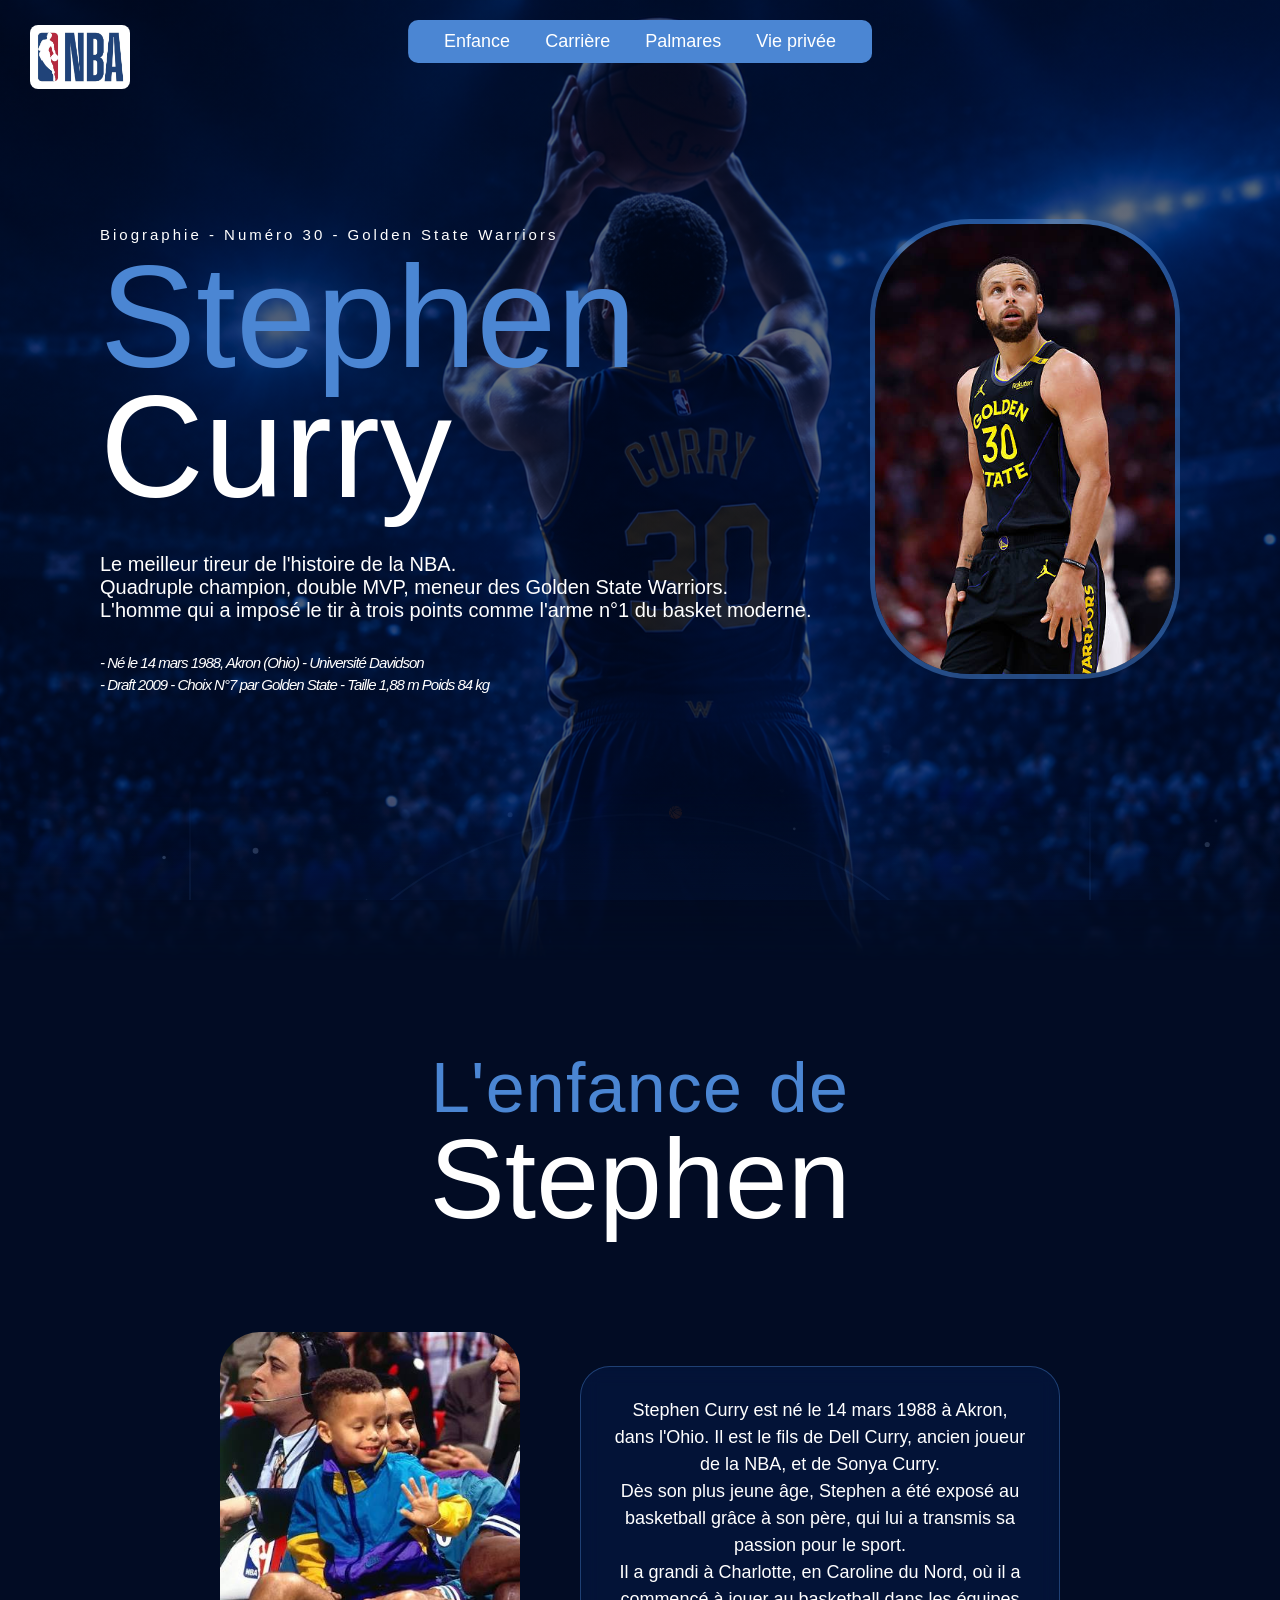
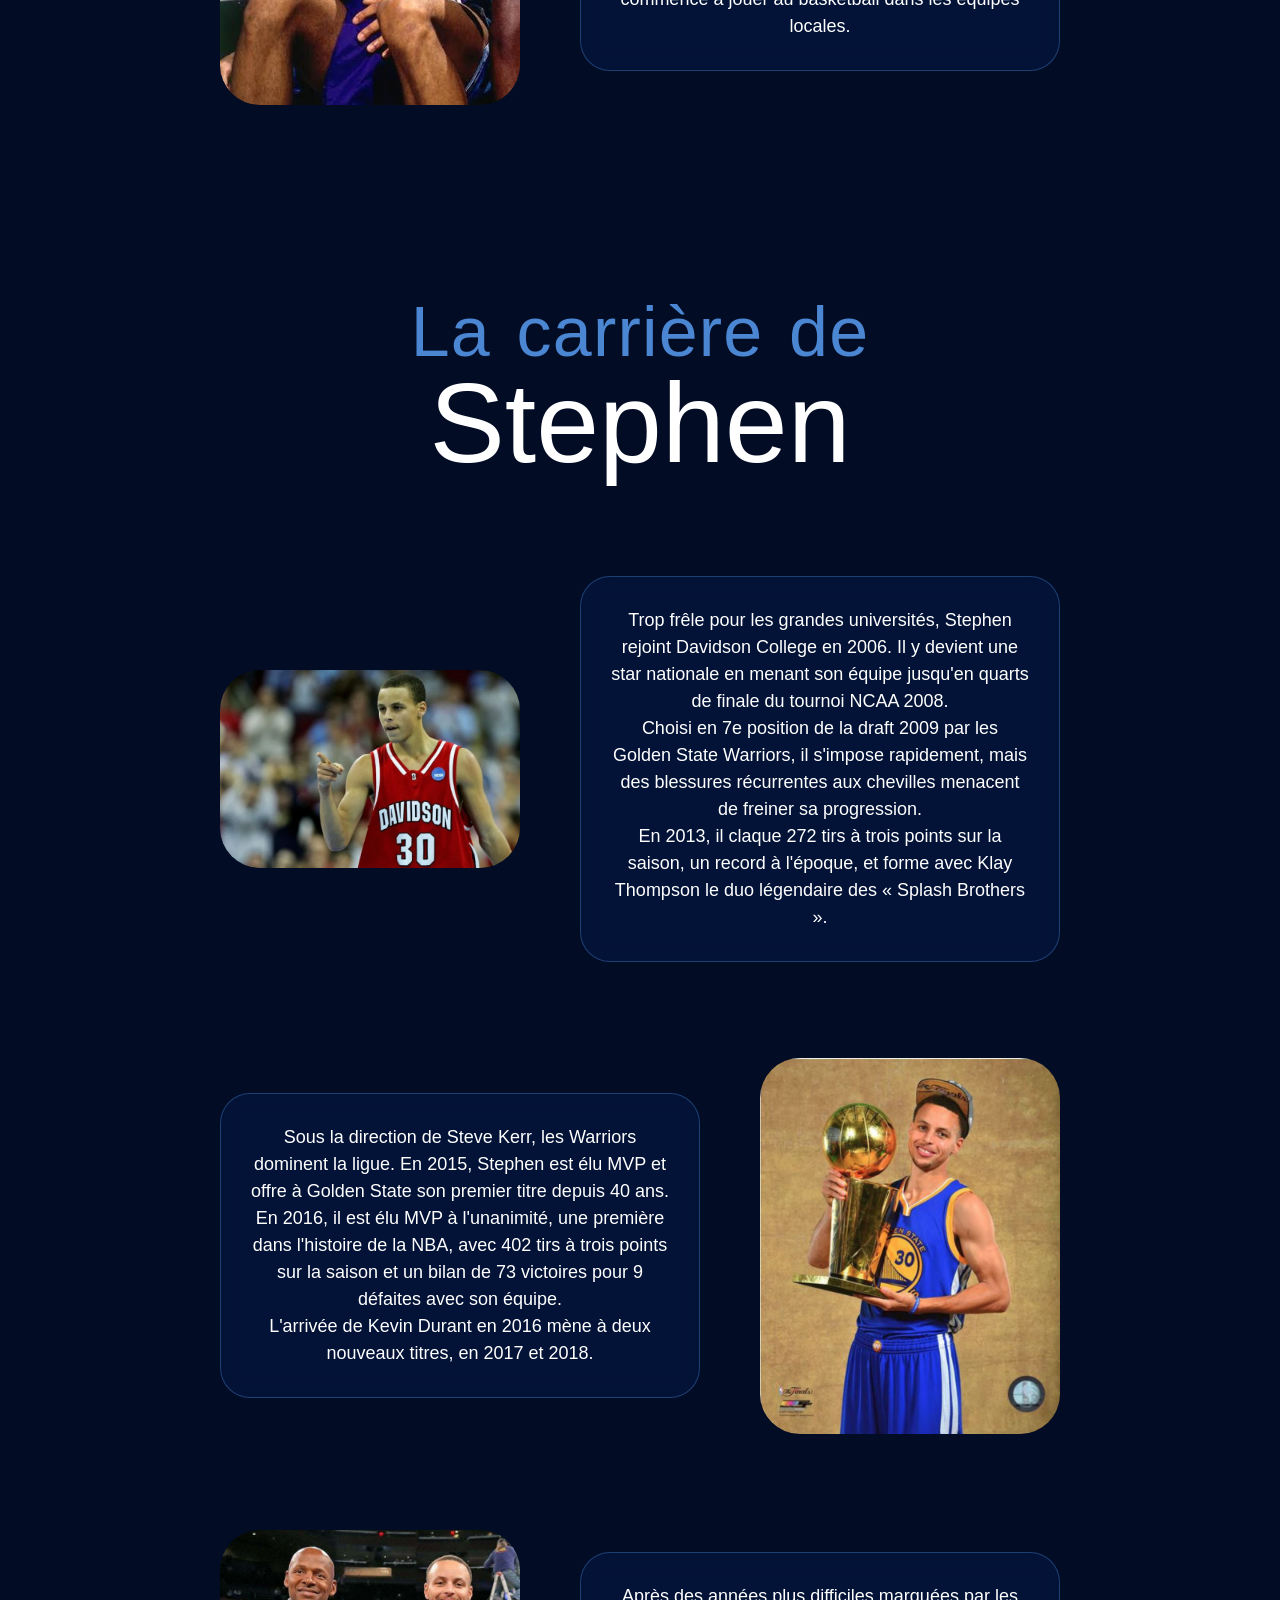
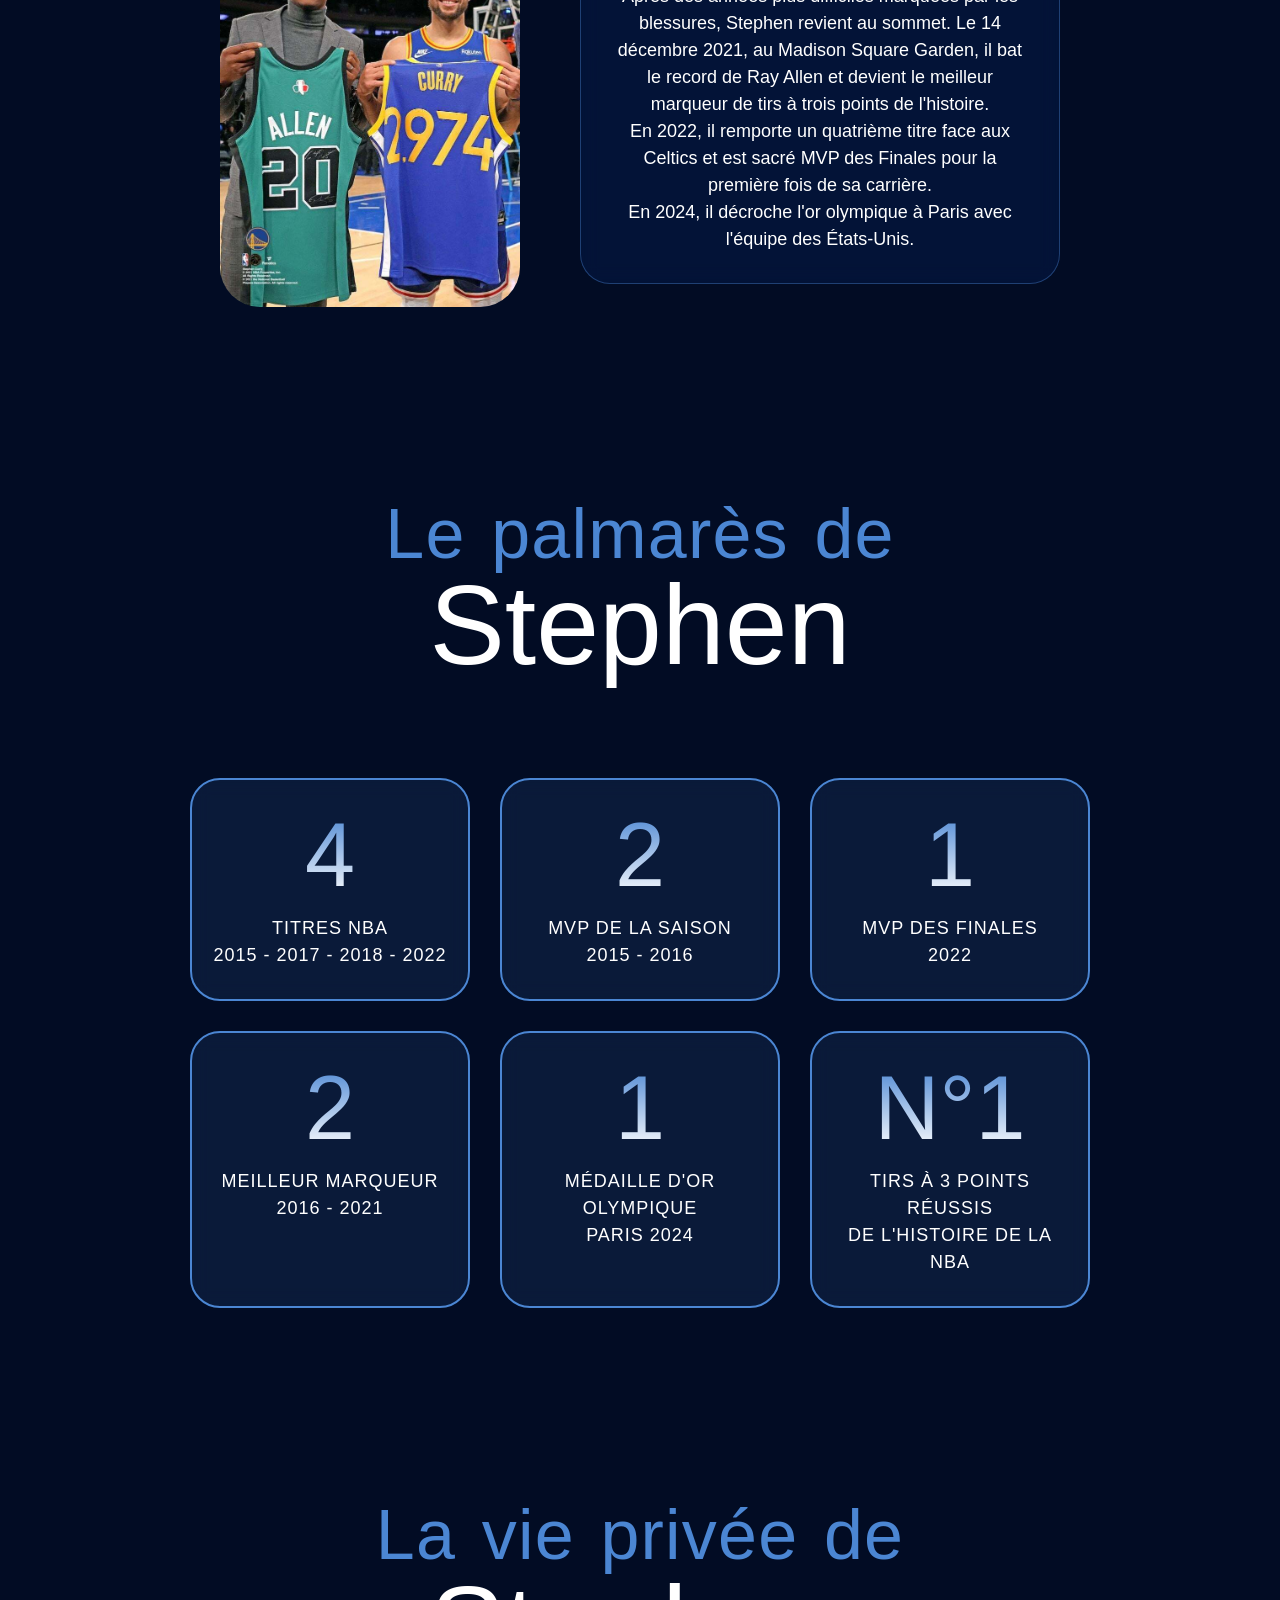
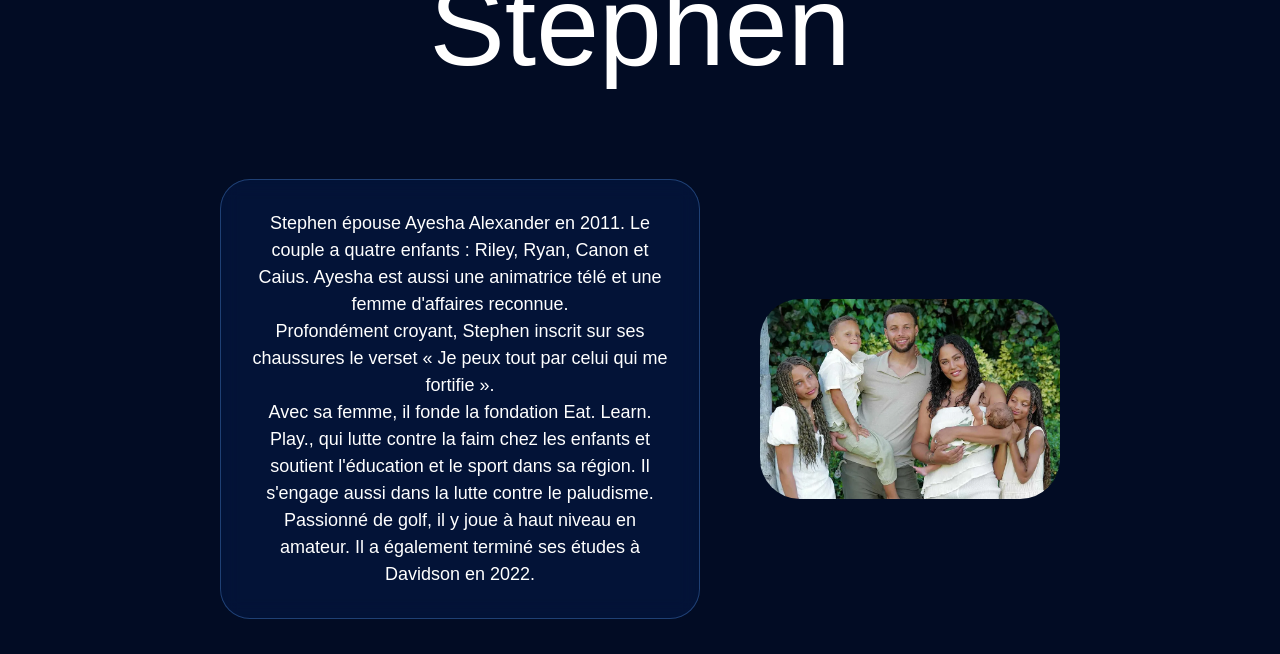
==== curry/index.html @ a7afcc29 "Add files via upload" ====
<!DOCTYPE html>
<html lang="fr">

<head>
    <meta charset="UTF-8">
    <meta name="viewport" content="width=device-width, initial-scale=1.0">
    <title>Stephen Curry</title>
    <link rel="stylesheet" href="style.css">
    <link rel="icon" type="image/png" href="images/ballon.png">
</head>

<body>
    <canvas id="fond"></canvas>
    <div class="halo"></div>

    <nav>
        <a href="#enfance">Enfance</a>
        <a href="#carriere">Carrière</a>
        <a href="#palmares">Palmares</a>
        <a href="#vie">Vie privée</a>
    </nav>

    <header id="haut">
        <div class="header-bg"></div>

        <img src="images/nba_logo.jpg" alt="Logo NBA" class="logo">

        <div class="header-contenu">
            <div class="header-texte">
                <p class="surtitre">
                    Biographie - Numéro 30 - Golden State Warriors
                </p>

                <h1>
                    <span class="prenom">Stephen</span><br>
                    <span class="nom">Curry</span>
                </h1>
                <p>
                    Le meilleur tireur de l'histoire de la NBA.<br>
                    Quadruple champion, double MVP, meneur des Golden State Warriors.<br>
                    L'homme qui a imposé le tir à trois points comme l'arme n°1 du basket moderne.
                </p>

                <p class="info"> <i>- Né le 14 mars 1988, Akron (Ohio) - Université Davidson<br>
                        - Draft 2009 - Choix N°7 par Golden State - Taille 1,88 m Poids 84 kg </i>
                </p>
            </div>

            <img src="images/profil_steph.png" alt="Stephen Curry" class="profil">
        </div>

    </header>

    <main>
        <section id="enfance">
            <h2>
                <span class="enfance-de">L'enfance de</span><br>
                <span class="prenom-h2">Stephen</span>
            </h2>

            <div class="contenu">
                <img src="images/perefils.jpg" alt="Stephen curry et son père" class="photo-steph-dell">

                <p class="paragraphe1">
                    Stephen Curry est né le 14 mars 1988 à Akron, dans l'Ohio. Il est le fils de Dell Curry, ancien
                    joueur
                    de la NBA, et de Sonya Curry.<br>
                    Dès son plus jeune âge, Stephen a été exposé au basketball grâce à son père, qui lui a transmis sa
                    passion pour le sport.<br>
                    Il a grandi à Charlotte, en Caroline du Nord, où il a commencé à jouer au basketball dans les
                    équipes
                    locales.
                </p>
            </div>
        </section>

        <section id="carriere" class="bloc">
            <h2>
                <span class="enfance-de">La carrière de</span><br>
                <span class="prenom-h2">Stephen</span>
            </h2>

            <div class="contenu">
                <img src="images/davidson.webp" alt="Stephen Curry à Davidson" class="photo-bloc">
                <p class="texte">
                    Trop frêle pour les grandes universités, Stephen rejoint Davidson College en 2006. Il y devient une
                    star nationale en menant son équipe jusqu'en quarts de finale du tournoi NCAA 2008.<br>
                    Choisi en 7e position de la draft 2009 par les Golden State Warriors, il s'impose rapidement, mais
                    des blessures récurrentes aux chevilles menacent de freiner sa progression.<br>
                    En 2013, il claque 272 tirs à trois points sur la saison, un record à l'époque, et forme avec Klay
                    Thompson le duo légendaire des « Splash Brothers ».
                </p>
            </div>

            <div class="contenu inverse">
                <img src="images/champ2015.avif" alt="Stephen Curry champion NBA 2015" class="photo-bloc">
                <p class="texte">
                    Sous la direction de Steve Kerr, les Warriors dominent la ligue. En 2015, Stephen est élu MVP et
                    offre à Golden State son premier titre depuis 40 ans.<br>
                    En 2016, il est élu MVP à l'unanimité, une première dans l'histoire de la NBA, avec 402 tirs à trois
                    points sur la saison et un bilan de 73 victoires pour 9 défaites avec son équipe.<br>
                    L'arrivée de Kevin Durant en 2016 mène à deux nouveaux titres, en 2017 et 2018.
                </p>
            </div>

            <div class="contenu">
                <img src="images/record3pts.jpg" alt="Stephen Curry record de tirs à 3 points" class="photo-bloc">
                <p class="texte">
                    Après des années plus difficiles marquées par les blessures, Stephen revient au sommet. Le 14
                    décembre 2021, au Madison Square Garden, il bat le record de Ray Allen et devient le meilleur
                    marqueur de tirs à trois points de l'histoire.<br>
                    En 2022, il remporte un quatrième titre face aux Celtics et est sacré MVP des Finales pour la
                    première fois de sa carrière.<br>
                    En 2024, il décroche l'or olympique à Paris avec l'équipe des États-Unis.
                </p>
            </div>
        </section>

        <section id="palmares" class="bloc">
            <h2>
                <span class="enfance-de">Le palmarès de</span><br>
                <span class="prenom-h2">Stephen</span>
            </h2>

            <div class="palmares-grille">
                <div class="carte">
                    <span class="chiffre-carte">4</span>
                    <span class="label-carte">Titres NBA<br>2015 - 2017 - 2018 - 2022</span>
                </div>
                <div class="carte">
                    <span class="chiffre-carte">2</span>
                    <span class="label-carte">MVP de la saison<br>2015 - 2016</span>
                </div>
                <div class="carte">
                    <span class="chiffre-carte">1</span>
                    <span class="label-carte">MVP des Finales<br>2022</span>
                </div>
                <div class="carte">
                    <span class="chiffre-carte">2</span>
                    <span class="label-carte">Meilleur marqueur<br>2016 - 2021</span>
                </div>
                <div class="carte">
                    <span class="chiffre-carte">1</span>
                    <span class="label-carte">Médaille d'or olympique<br>Paris 2024</span>
                </div>
                <div class="carte">
                    <span class="chiffre-carte">N°1</span>
                    <span class="label-carte">Tirs à 3 points réussis<br>de l'histoire de la NBA</span>
                </div>
            </div>
        </section>

        <section id="vie" class="bloc">
            <h2>
                <span class="enfance-de">La vie privée de</span><br>
                <span class="prenom-h2">Stephen</span>
            </h2>

            <div class="contenu inverse">
                <img src="images/family.webp" alt="Stephen Curry et sa famille" class="photo-bloc">
                <p class="texte">
                    Stephen épouse Ayesha Alexander en 2011. Le couple a quatre enfants : Riley, Ryan, Canon et Caius.
                    Ayesha est aussi une animatrice télé et une femme d'affaires reconnue.<br>
                    Profondément croyant, Stephen inscrit sur ses chaussures le verset « Je peux tout par celui qui me
                    fortifie ».<br>
                    Avec sa femme, il fonde la fondation Eat. Learn. Play., qui lutte contre la faim chez les enfants et
                    soutient l'éducation et le sport dans sa région. Il s'engage aussi dans la lutte contre le
                    paludisme.<br>
                    Passionné de golf, il y joue à haut niveau en amateur. Il a également terminé ses études à Davidson
                    en 2022.
                </p>
            </div>
        </section>
    </main>

    <script src="script.js"></script>
</body>

</html>
---- curry/style.css ----
body {
  font-family: Impact, Arial, sans-serif;
  margin: 0;
  padding: 0;
  background-color: #020c24;
  overflow-x: hidden;
}

#fond {
  position: fixed;
  top: 0;
  left: 0;
  width: 100%;
  height: 100%;
  z-index: 0;
  background: radial-gradient(circle at 50% 0%, #0d3478, #041b4a 50%, #020c24);
}

.halo {
  position: fixed;
  top: 0;
  left: 0;
  width: 100%;
  height: 100%;
  z-index: 1;
  pointer-events: none;
}

header,
main {
  position: relative;
  z-index: 2;
}

header {
  text-align: left;
  color: white;
  min-height: 100vh;
  padding: 40px 100px 18vh;
  box-sizing: border-box;
  position: relative;
  overflow: hidden;
  -webkit-mask-image: linear-gradient(black 82%, transparent);
  mask-image: linear-gradient(black 82%, transparent);
}

.header-bg {
  position: absolute;
  top: 0;
  left: 0;
  width: 100%;
  height: 100%;
  z-index: -1;
  background-color: #041b4a;
  background-image: linear-gradient(rgba(0, 10, 30, 0.6), rgba(0, 10, 30, 0.6)), url('images/background_steph.png');
  background-size: cover;
  background-position: center top;
  background-repeat: no-repeat;
}

header .logo {
  width: 100px;
  border-radius: 8px;
  position: absolute;
  top: 25px;
  left: 30px;
}

nav {
  position: fixed;
  top: 20px;
  left: 50%;
  transform: translateX(-50%);
  z-index: 10;
  background-color: #4b86d3;
  padding: 10px 20px;
  text-align: center;
  font-family: Impact, Arial, sans-serif;
  font-size: 18px;
  border-radius: 10px;
  border: 1px solid transparent;
  white-space: nowrap;
  transition: 0.4s;
}

nav.scrolle {
  background-color: rgba(4, 27, 74, 0.8);
  border-color: #4b86d3;
  backdrop-filter: blur(10px);
}

nav a {
  color: white;
  text-decoration: none;
  margin: 0 15px;
}

nav a:hover {
  text-decoration: underline;
}

.header-contenu {
  display: flex;
  align-items: center;
  justify-content: space-between;
  gap: 40px;
  max-width: 1300px;
  min-height: calc(100vh - 40px - 18vh);
  margin: 0 auto;
  padding-top: 60px;
}

.surtitre {
  font-size: 15px;
  color: white;
  margin-bottom: 0px;
  letter-spacing: 3px;
}

header h1 {
  font-size: 9rem;
  font-family: impact, Arial, sans-serif;
  font-weight: normal;
  line-height: 0.9;
  margin-bottom: 10px;
  margin-top: 10px;
}

.prenom {
  color: #4b86d3;
}

header p {
  font-size: 20px;
  font-family: Arial, sans-serif;
  margin-top: 40px;
}

.info {
  font-size: 15px;
  color: white;
  margin-top: 30px;
  letter-spacing: -1px;
  line-height: 1.5;
}

.profil {
  width: 300px;
  max-width: 100%;
  height: auto;
  border-radius: 100px;
  border: 5px solid rgba(75, 134, 211, 0.5);
}

.defiler {
  position: absolute;
  left: 50%;
  bottom: 16vh;
  transform: translateX(-50%);
  color: white;
  text-decoration: none;
  font-size: 13px;
  letter-spacing: 3px;
  text-transform: uppercase;
  text-align: center;
  opacity: 0.7;
}

.defiler span {
  display: block;
  width: 22px;
  height: 36px;
  margin: 0 auto 8px;
  border: 2px solid white;
  border-radius: 12px;
}

main {
  padding: 15px 100px;
  margin: 20px auto;
  max-width: 1100px;
  box-sizing: border-box;
}

h2 {
  font-size: 70px;
  font-weight: normal;
  margin-bottom: 20px;
  color: #4b86d3;
  text-align: center;
  line-height: 1;
}

.prenom-h2 {
  color: white;
  font-size: 113px;
}

.enfance-de {
  color: #4b86d3;
  letter-spacing: 1.2px;
  word-spacing: 5px;
}

/*Sections suivantes*/

.bloc {
  margin-top: 12rem;
}

.contenu {
  display: flex;
  align-items: center;
  justify-content: center;
  gap: 60px;
  margin-top: 6rem;
}

.contenu.inverse {
  flex-direction: row-reverse;
}

.photo-steph-dell,
.photo-bloc {
  width: 300px;
  max-width: 100%;
  height: auto;
  border-radius: 40px;
  transition: 0.4s;
}

.photo-steph-dell:hover,
.photo-bloc:hover {
  transform: scale(1.04);
  box-shadow: 0 0 0 4px #4b86d3;
}

.paragraphe1,
.texte {
  text-align: center;
  font-family: Impact, Arial, sans-serif;
  color: white;
  font-size: 18px;
  width: 30rem;
  max-width: 100%;
  line-height: 1.5;
  margin: 0;
  padding: 30px;
  box-sizing: border-box;
  background-color: rgba(4, 27, 74, 0.5);
  border: 1px solid rgba(75, 134, 211, 0.4);
  border-radius: 30px;
  backdrop-filter: blur(10px);
}

/* Palmarès */

.palmares-grille {
  display: grid;
  grid-template-columns: repeat(3, 1fr);
  gap: 30px;
  margin-top: 6rem;
}

.carte {
  background-color: rgba(75, 134, 211, 0.12);
  border: 2px solid #4b86d3;
  border-radius: 30px;
  padding: 30px 20px;
  text-align: center;
  backdrop-filter: blur(10px);
  transition: transform 0.2s;
}

.chiffre-carte {
  display: block;
  font-family: Impact, Arial, sans-serif;
  font-size: 90px;
  line-height: 1;
  background: linear-gradient(to bottom, #4b86d3, #ffffff);
  -webkit-background-clip: text;
  background-clip: text;
  color: transparent;
  -webkit-text-fill-color: transparent;
}

.label-carte {
  display: block;
  margin-top: 15px;
  font-family: Impact, Arial, sans-serif;
  font-size: 18px;
  letter-spacing: 1px;
  line-height: 1.5;
  color: white;
  text-transform: uppercase;
}

/* Animation d'apparition */

.reveal {
  opacity: 0;
  transform: translateY(50px);
  transition: opacity 0.9s, transform 0.9s;
}

.reveal.visible {
  opacity: 1;
  transform: none;
}

/* Tablette et téléphone */

@media (max-width: 1000px) {
  header {
    padding: 40px 30px 18vh;
  }

  header h1 {
    font-size: 6rem;
  }

  .header-contenu {
    flex-direction: column-reverse;
    justify-content: center;
    padding-top: 110px;
  }

  .profil {
    width: 200px;
  }

  main {
    padding: 15px 24px;
  }

  .contenu,
  .contenu.inverse {
    flex-direction: column;
    gap: 30px;
  }

  .palmares-grille {
    grid-template-columns: repeat(2, 1fr);
  }
}

@media (max-width: 600px) {
  header .logo {
    width: 70px;
    top: 80px;
  }

  nav {
    font-size: 15px;
    padding: 8px 10px;
  }

  nav a {
    margin: 0 6px;
  }

  header h1 {
    font-size: 4.2rem;
  }

  h2 {
    font-size: 42px;
  }

  .prenom-h2 {
    font-size: 70px;
  }

  .palmares-grille {
    grid-template-columns: 1fr;
  }
}
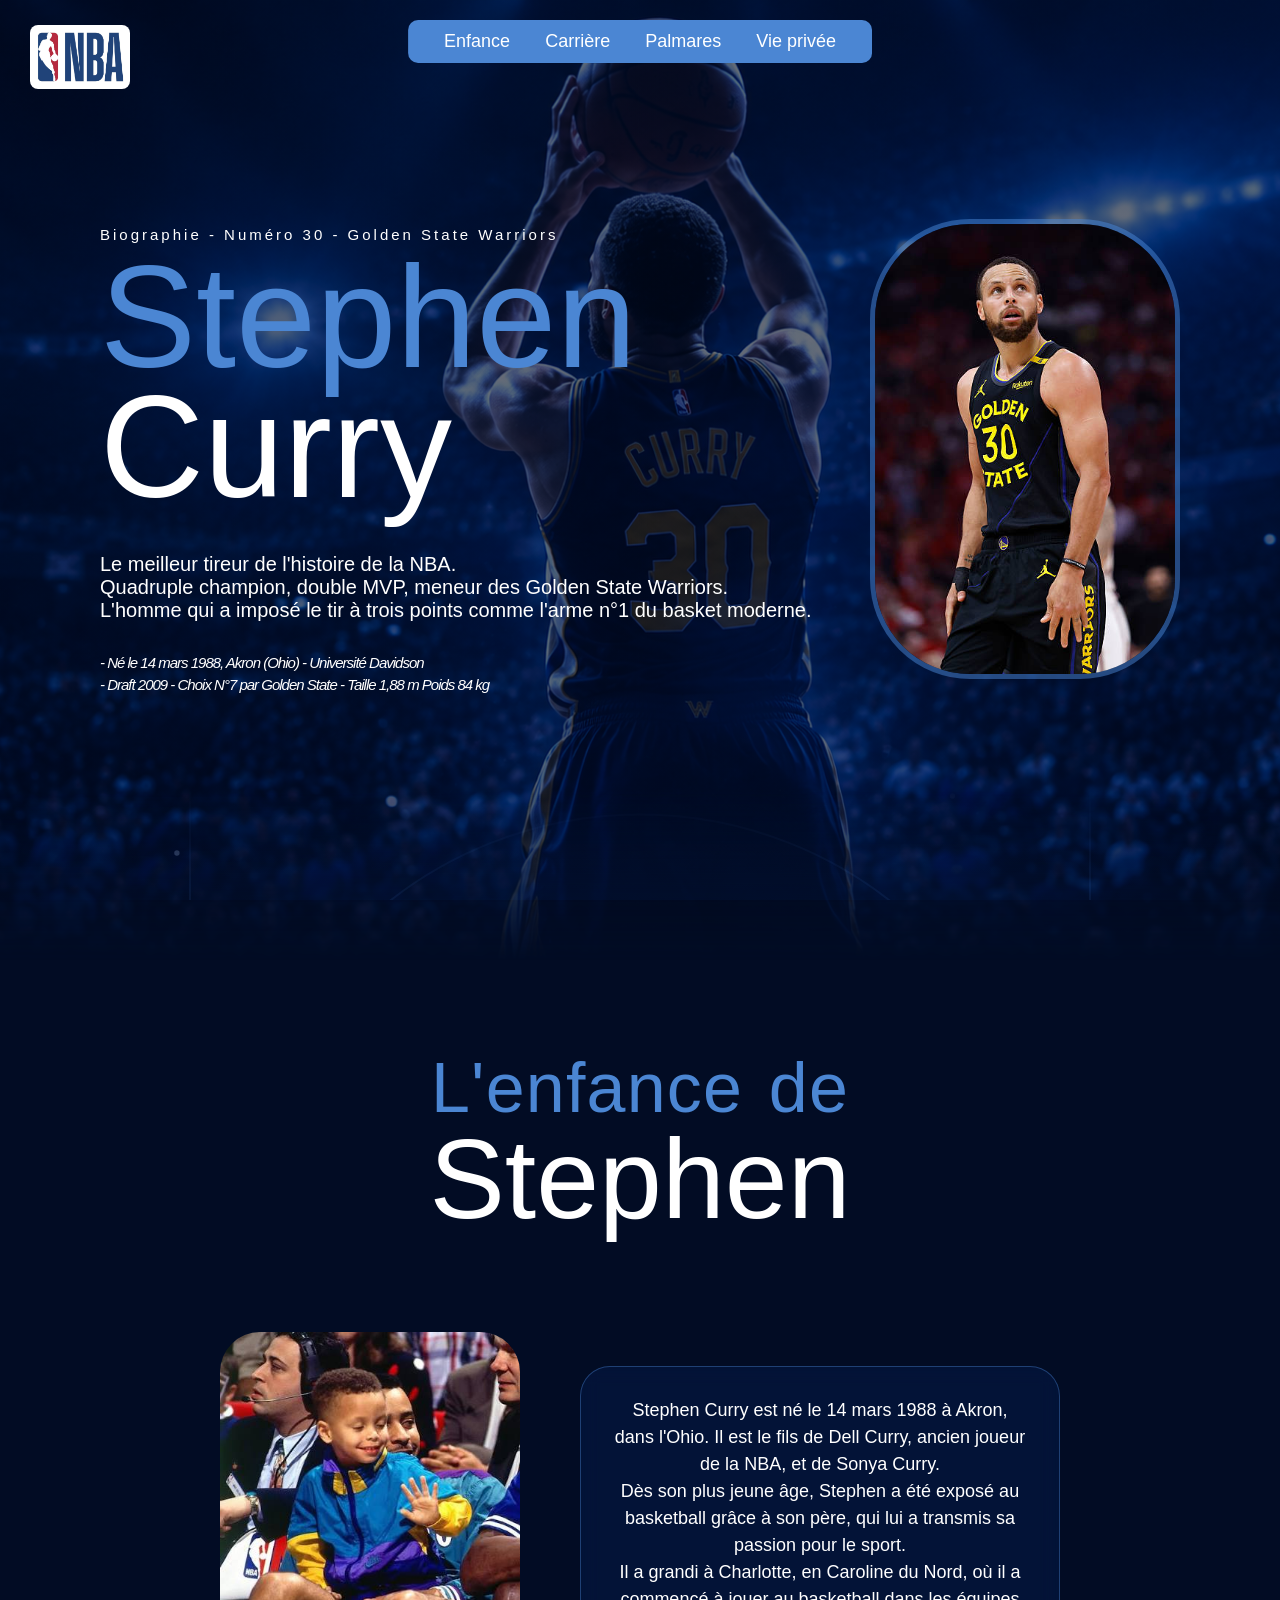
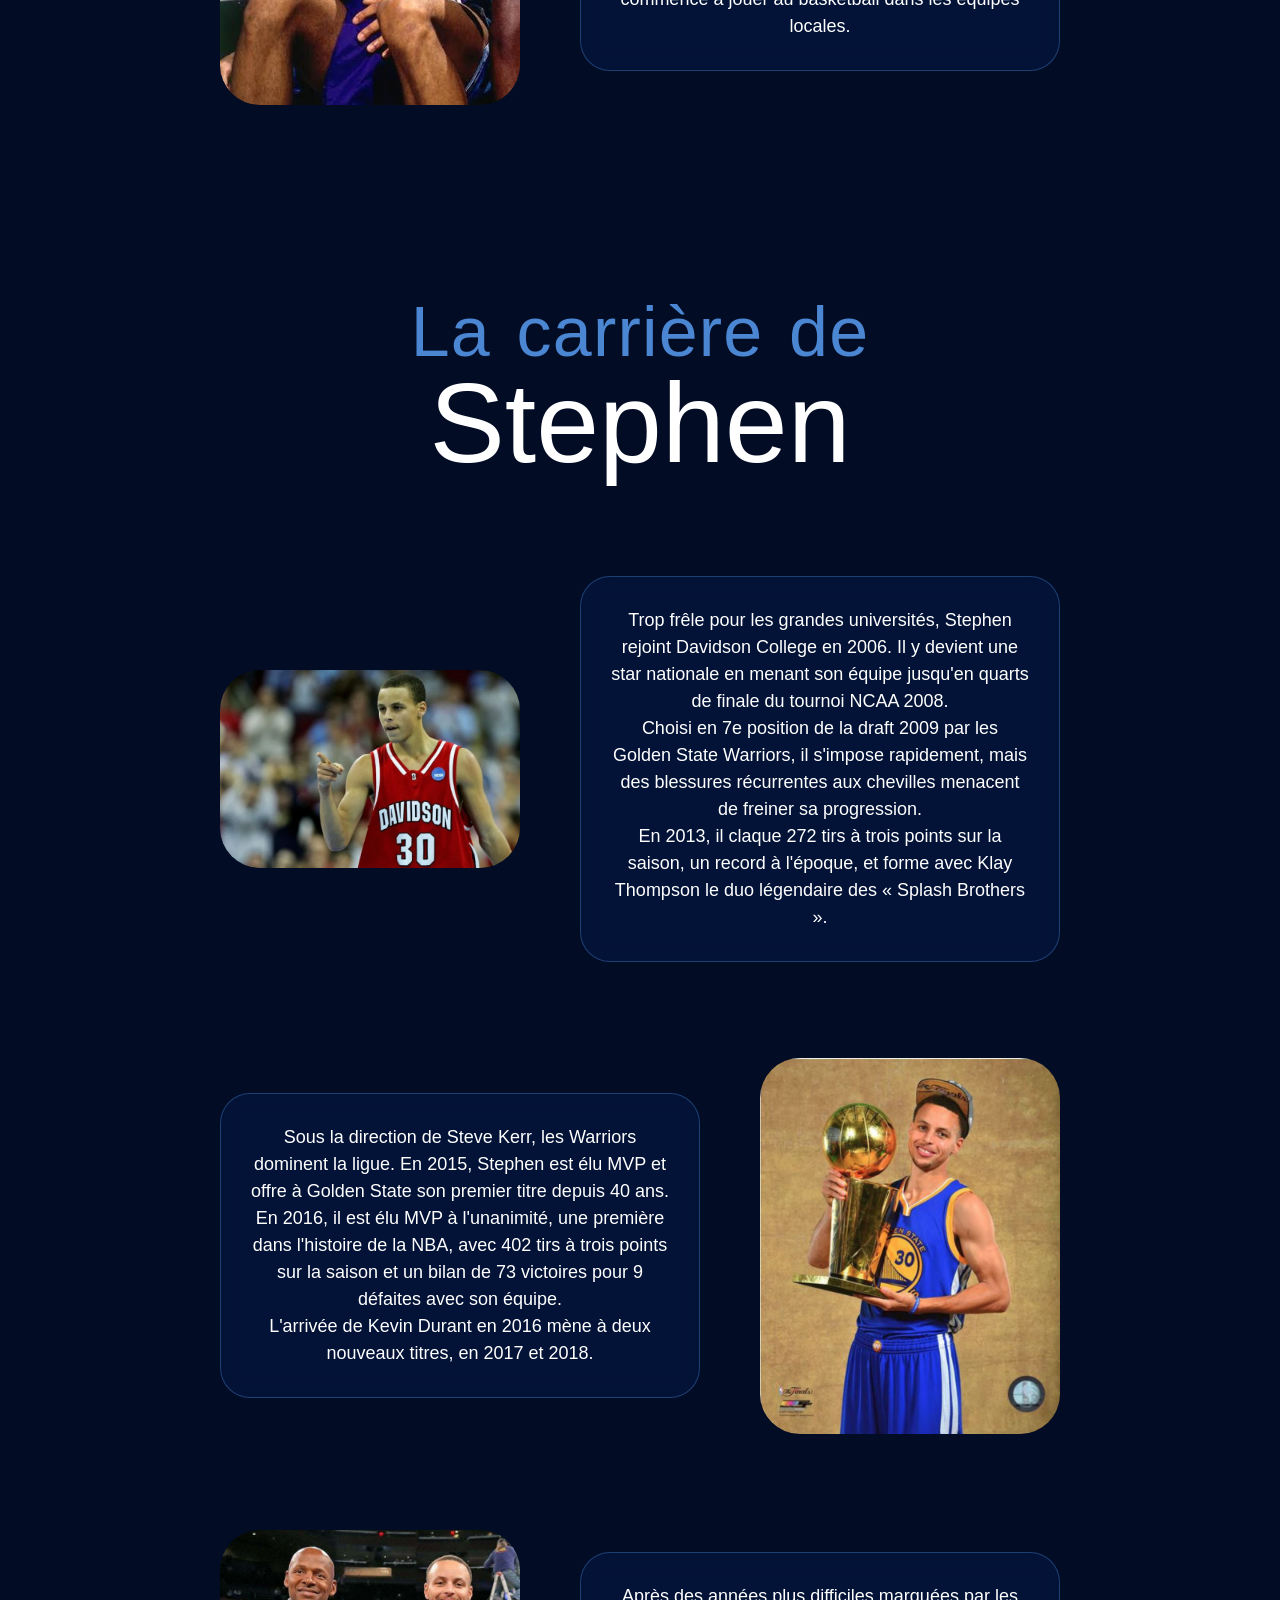
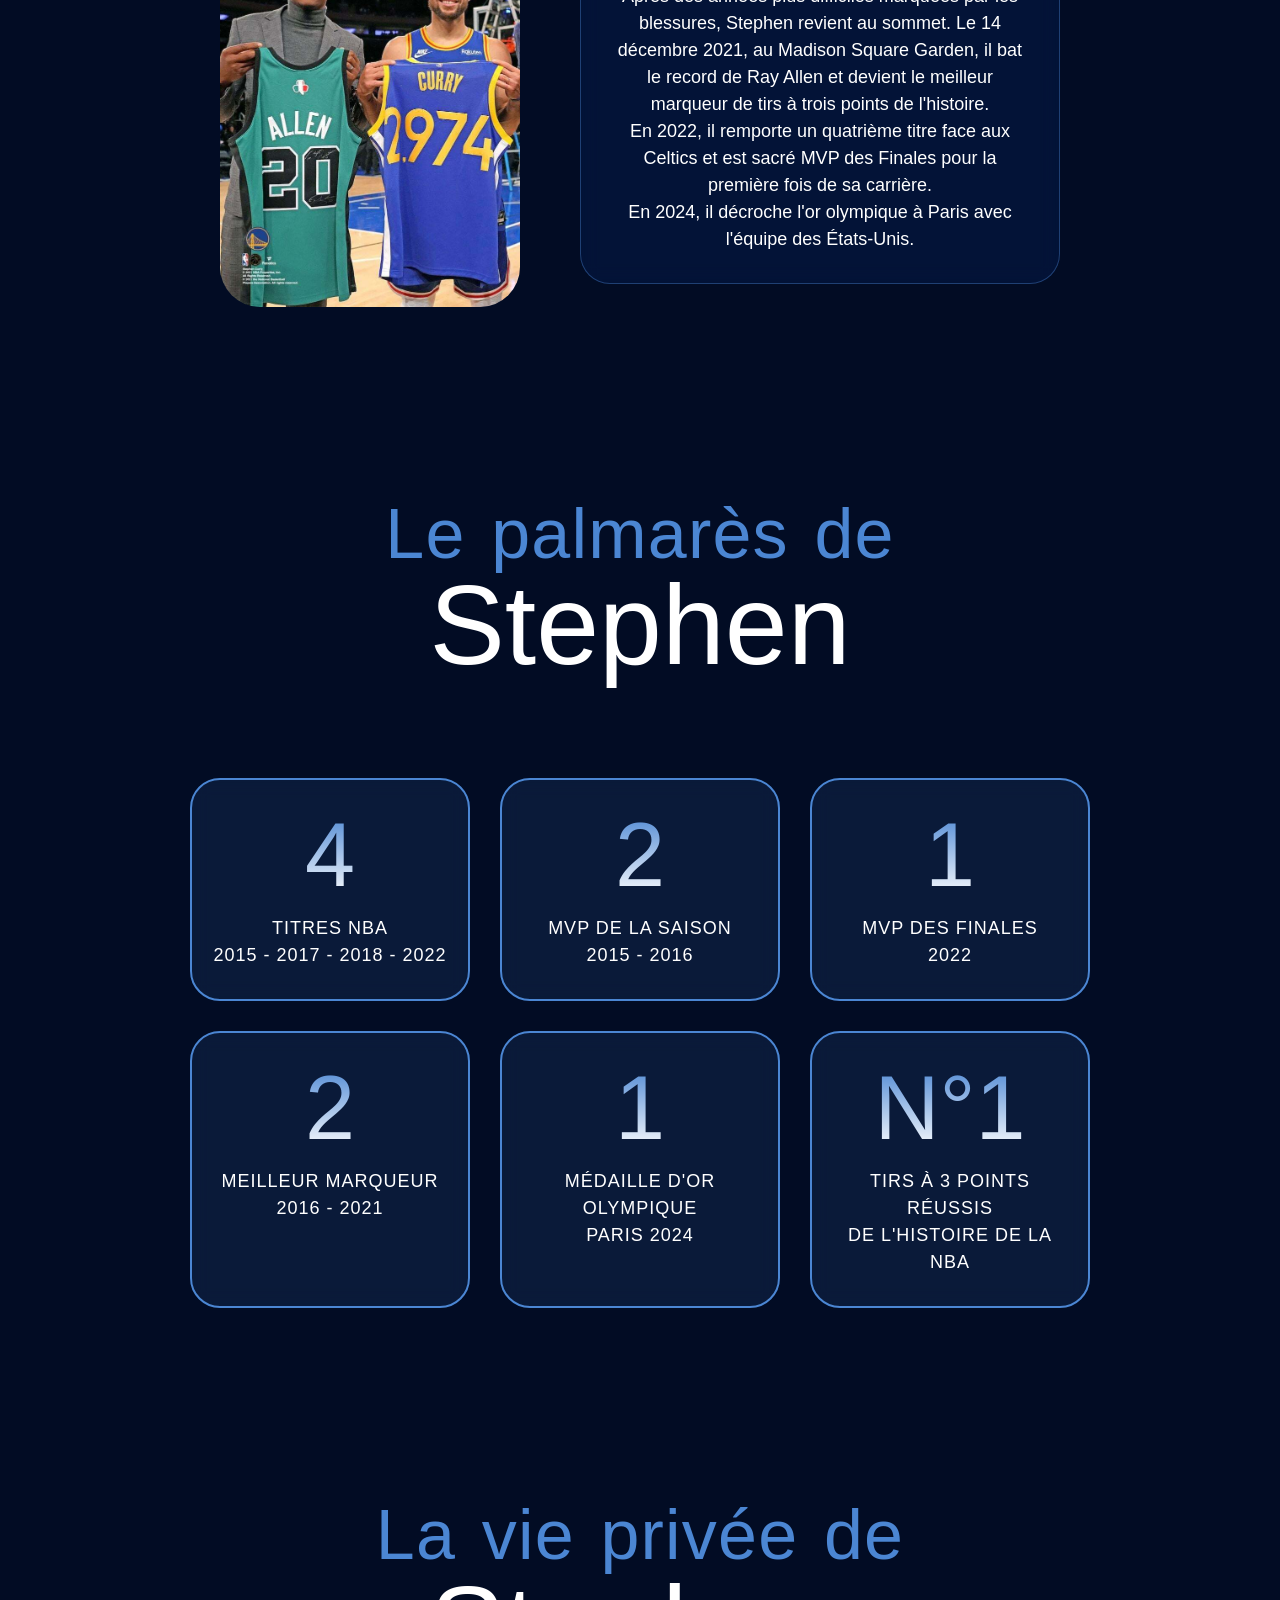
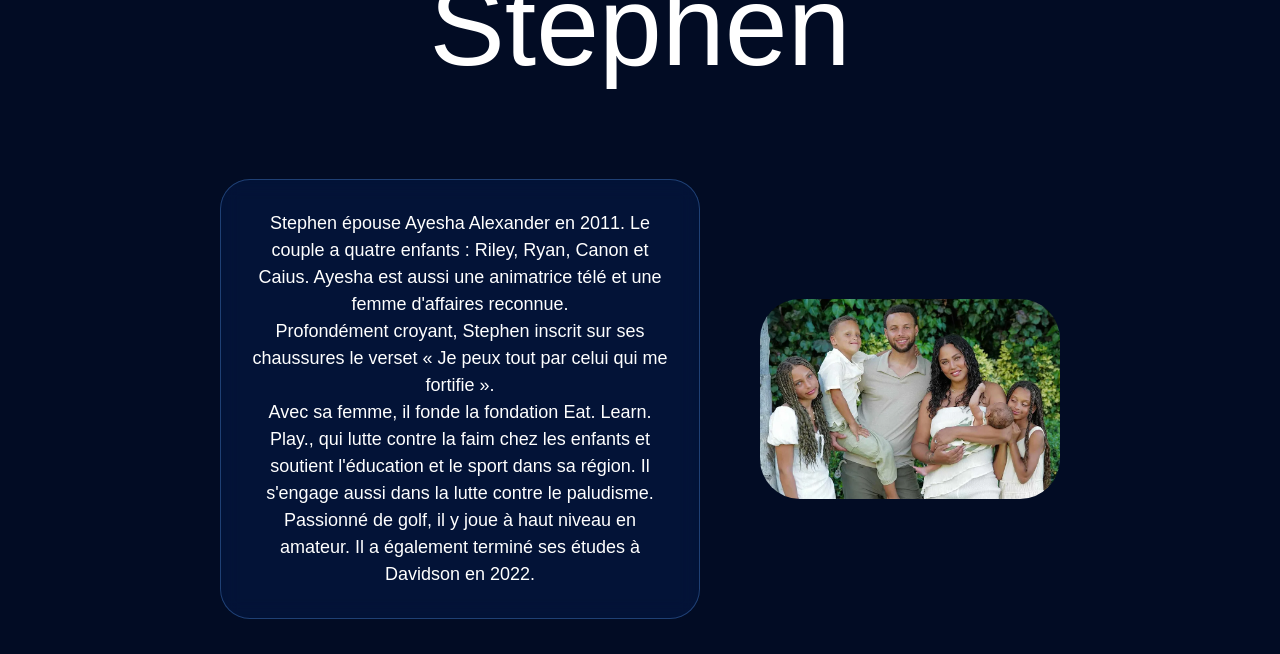
==== commit fbe2e0da: "Enhance HTML structure and add format detection meta tag Added meta tag for format detection and imp" ====
--- a/curry/index.html
+++ b/curry/index.html
@@ -4,6 +4,7 @@
 <head>
     <meta charset="UTF-8">
     <meta name="viewport" content="width=device-width, initial-scale=1.0">
+    <meta name="format-detection" content="telephone=no">
     <title>Stephen Curry</title>
     <link rel="stylesheet" href="style.css">
     <link rel="icon" type="image/png" href="images/ballon.png">
@@ -176,4 +177,4 @@
     <script src="script.js"></script>
 </body>
 
-</html>+</html>
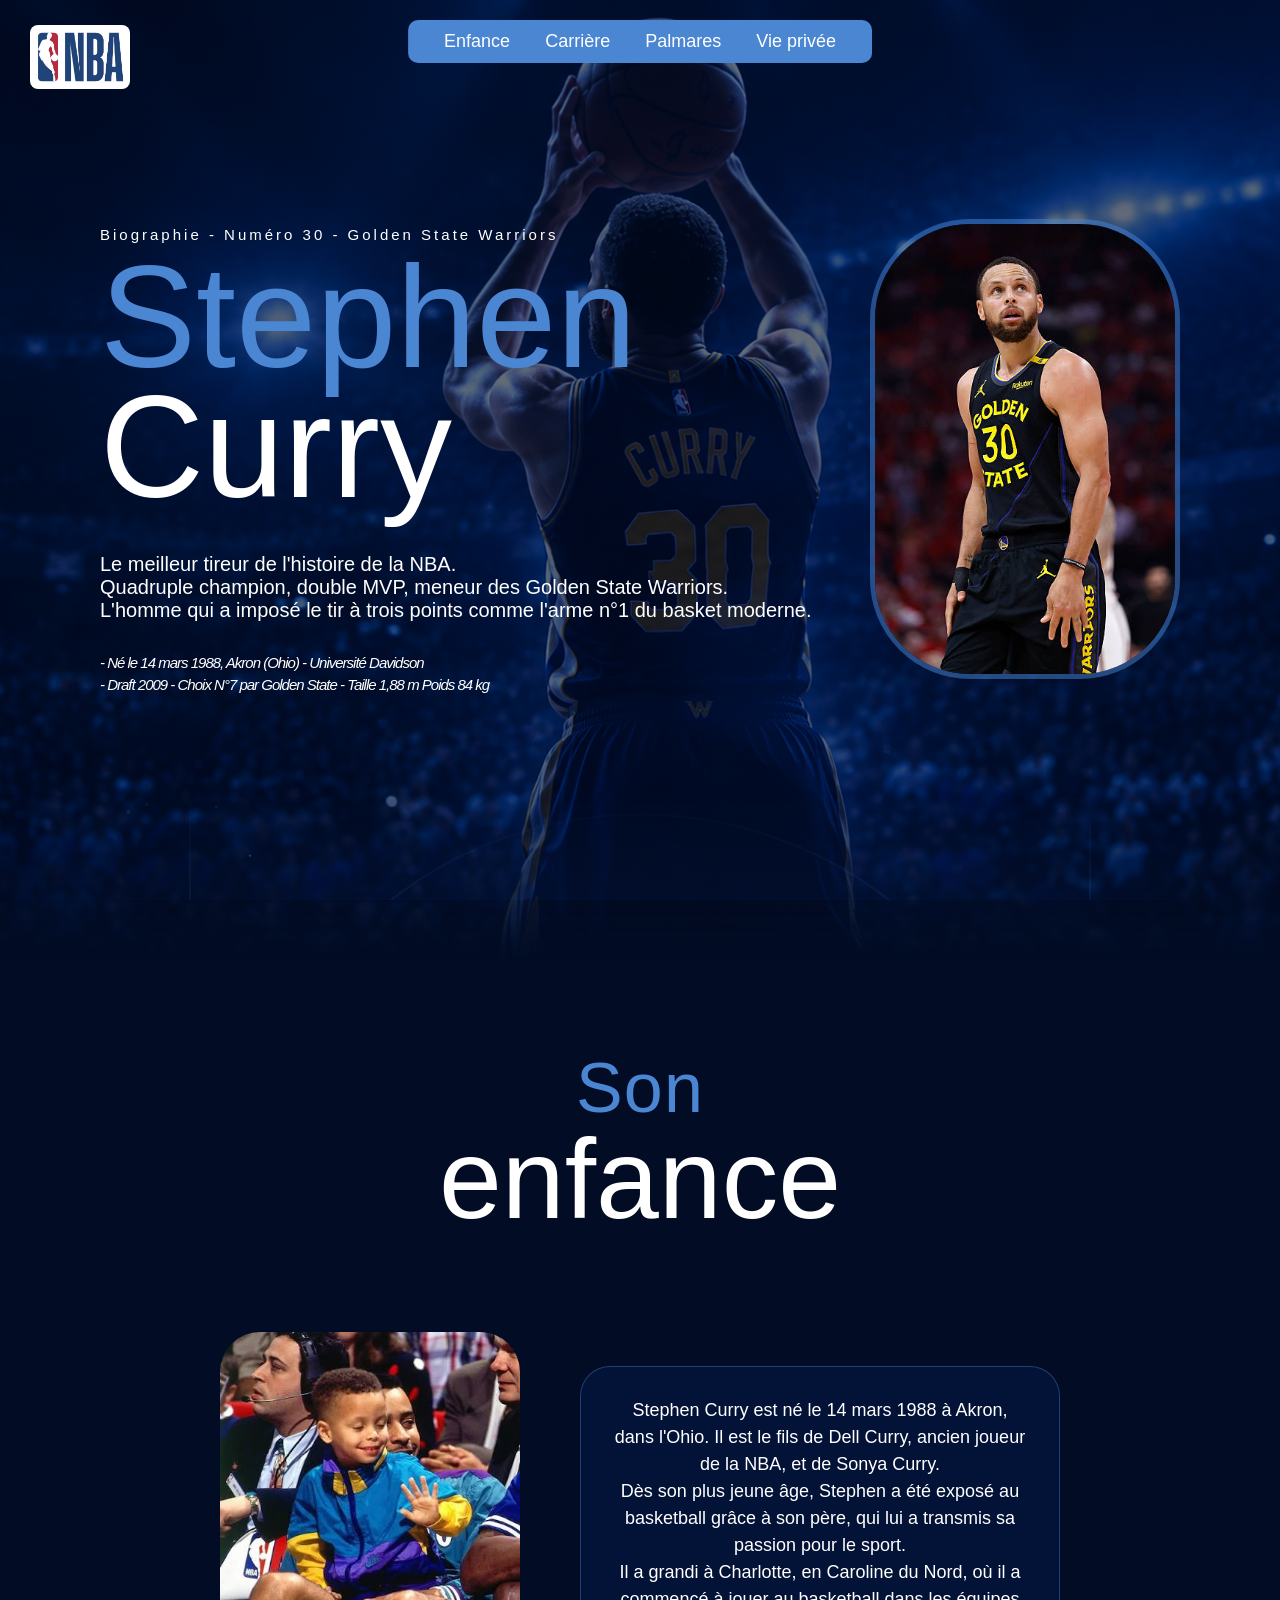
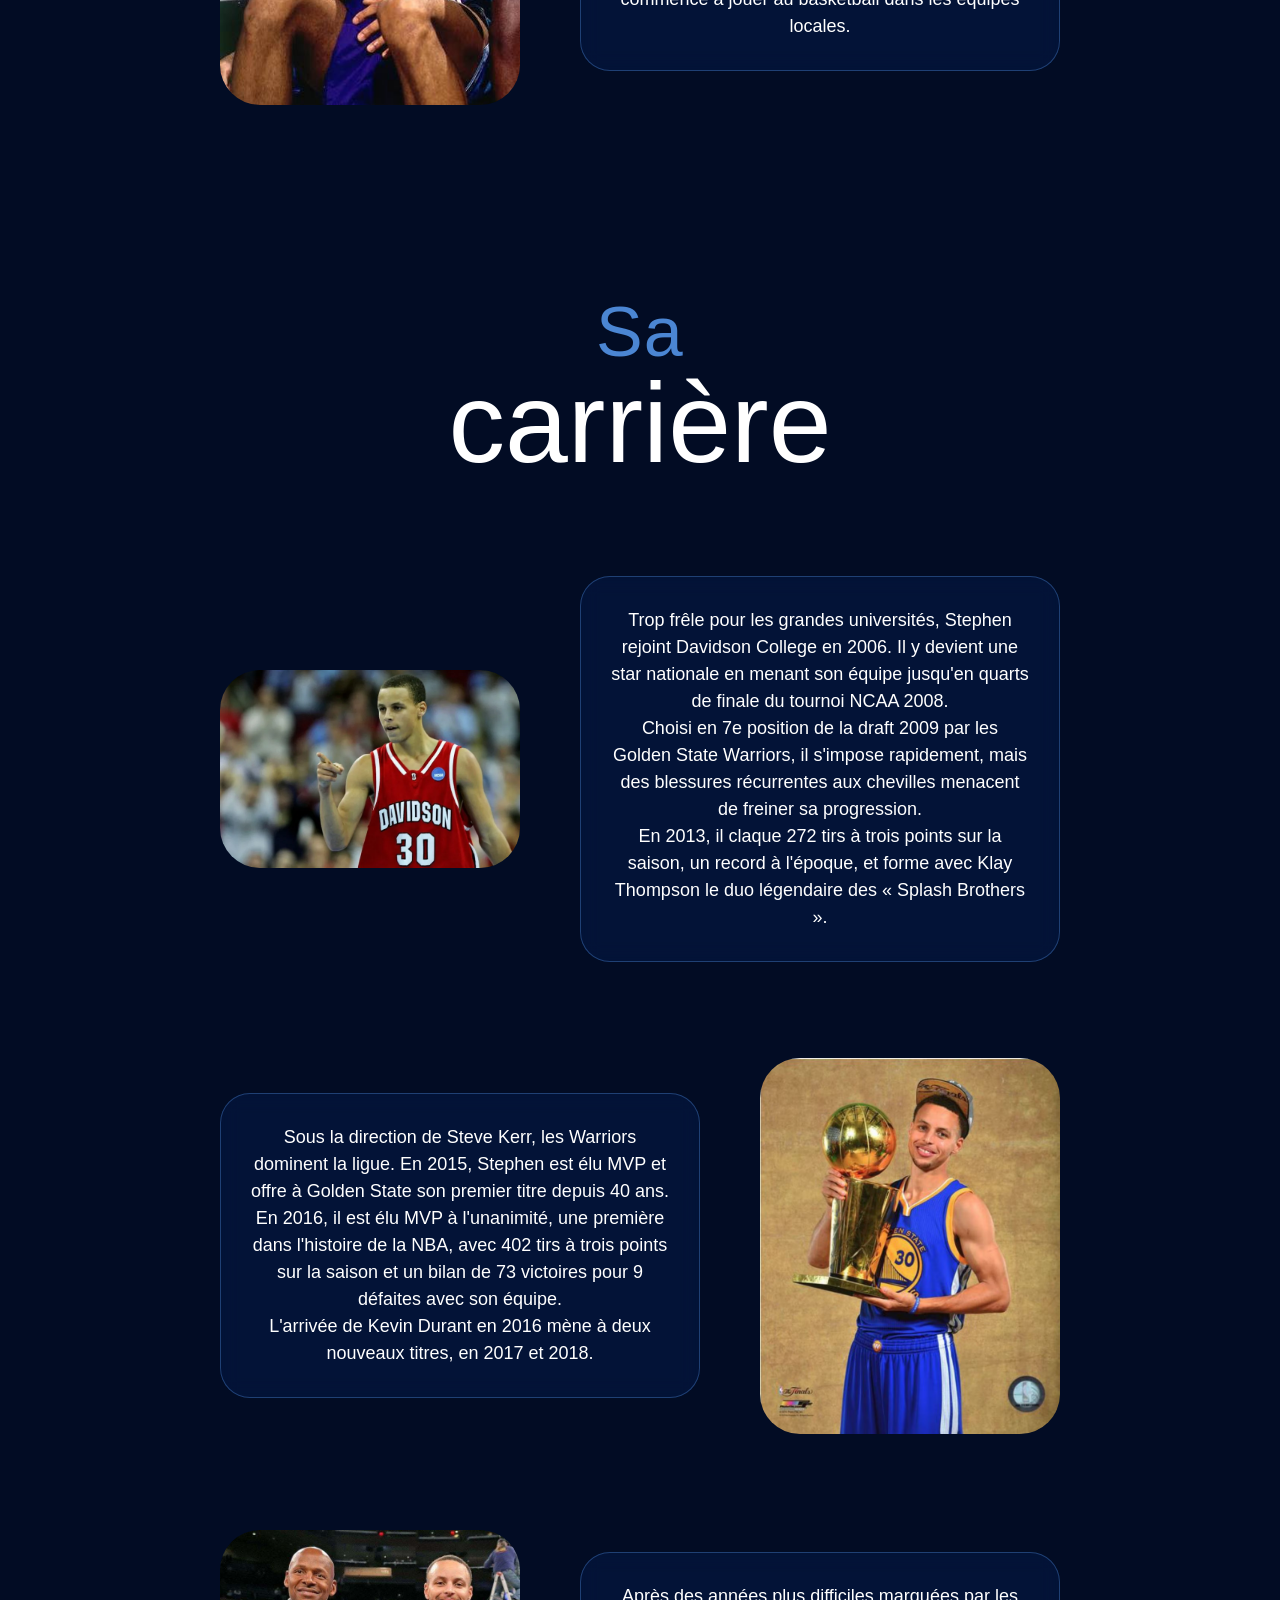
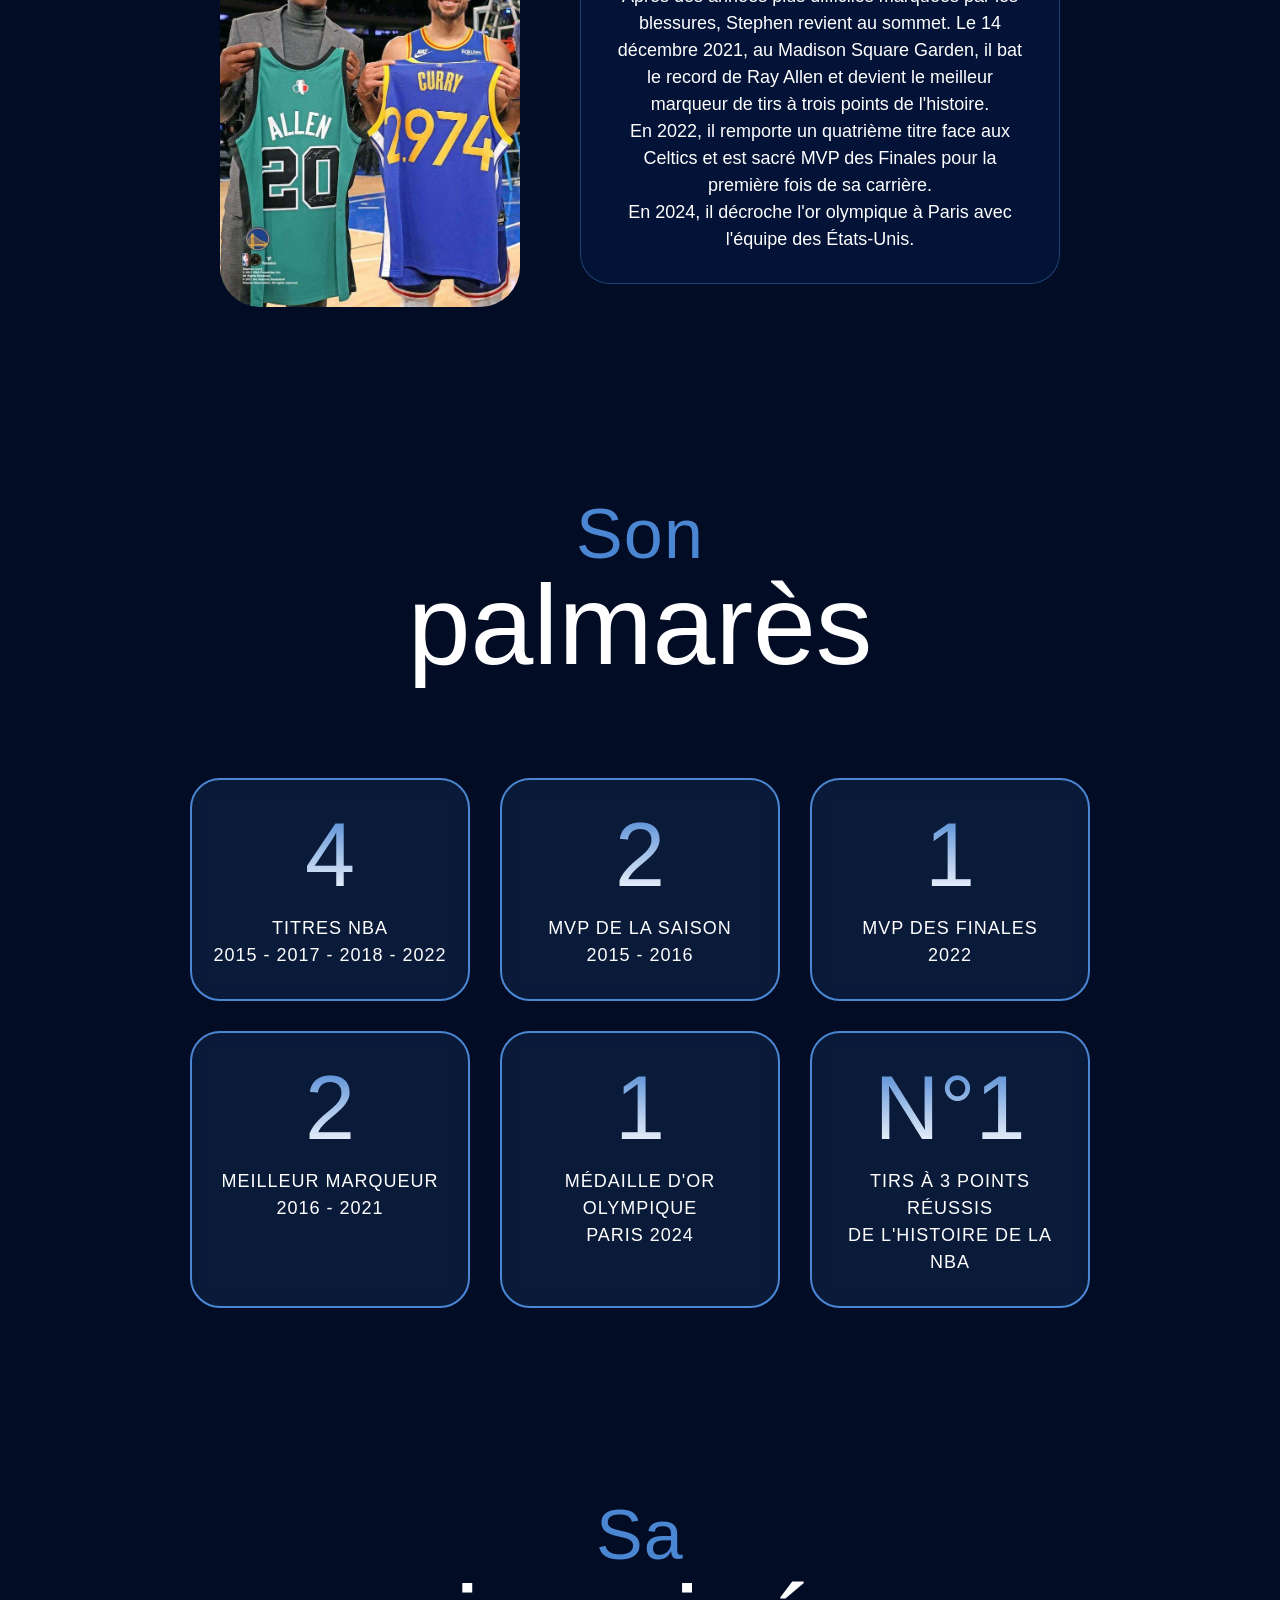
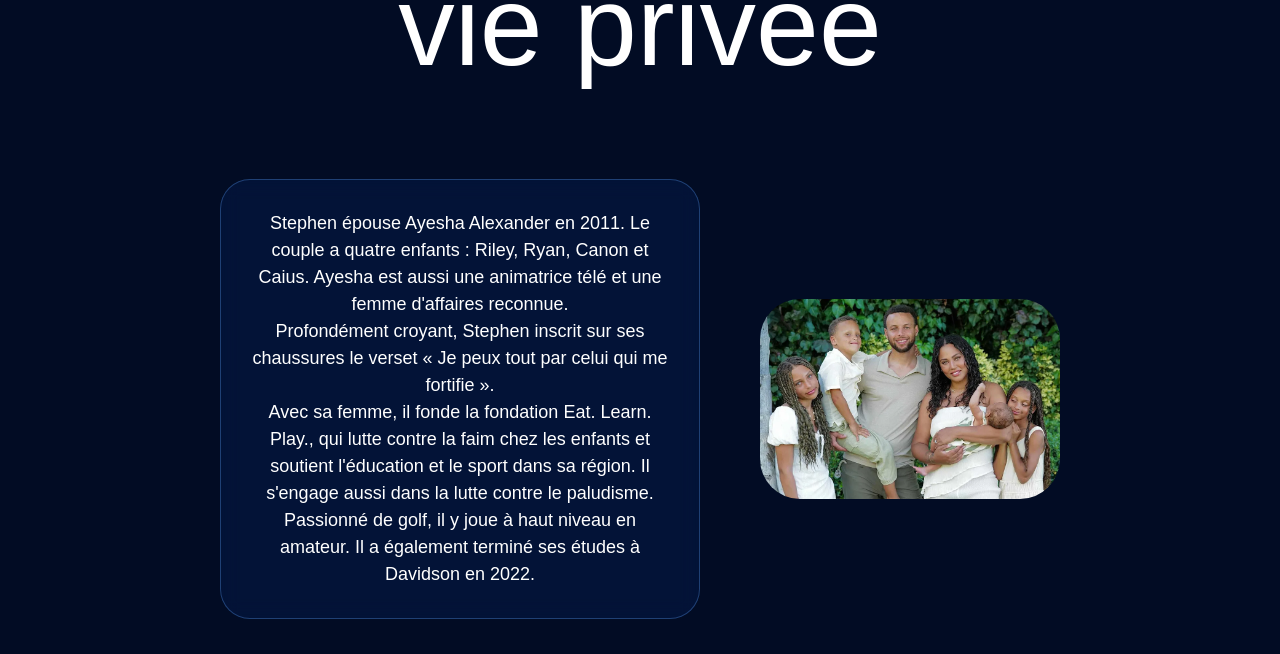
==== commit 24b875f7: "Curry : titres de section sans le prénom (Son enfance, Sa carrière...)" ====
--- a/curry/index.html
+++ b/curry/index.html
@@ -55,8 +55,8 @@
     <main>
         <section id="enfance">
             <h2>
-                <span class="enfance-de">L'enfance de</span><br>
-                <span class="prenom-h2">Stephen</span>
+                <span class="enfance-de">Son</span><br>
+                <span class="prenom-h2">enfance</span>
             </h2>
 
             <div class="contenu">
@@ -77,8 +77,8 @@
 
         <section id="carriere" class="bloc">
             <h2>
-                <span class="enfance-de">La carrière de</span><br>
-                <span class="prenom-h2">Stephen</span>
+                <span class="enfance-de">Sa</span><br>
+                <span class="prenom-h2">carrière</span>
             </h2>
 
             <div class="contenu">
@@ -119,8 +119,8 @@
 
         <section id="palmares" class="bloc">
             <h2>
-                <span class="enfance-de">Le palmarès de</span><br>
-                <span class="prenom-h2">Stephen</span>
+                <span class="enfance-de">Son</span><br>
+                <span class="prenom-h2">palmarès</span>
             </h2>
 
             <div class="palmares-grille">
@@ -153,8 +153,8 @@
 
         <section id="vie" class="bloc">
             <h2>
-                <span class="enfance-de">La vie privée de</span><br>
-                <span class="prenom-h2">Stephen</span>
+                <span class="enfance-de">Sa</span><br>
+                <span class="prenom-h2">vie privée</span>
             </h2>
 
             <div class="contenu inverse">
@@ -177,4 +177,4 @@
     <script src="script.js"></script>
 </body>
 
-</html>
+</html>
